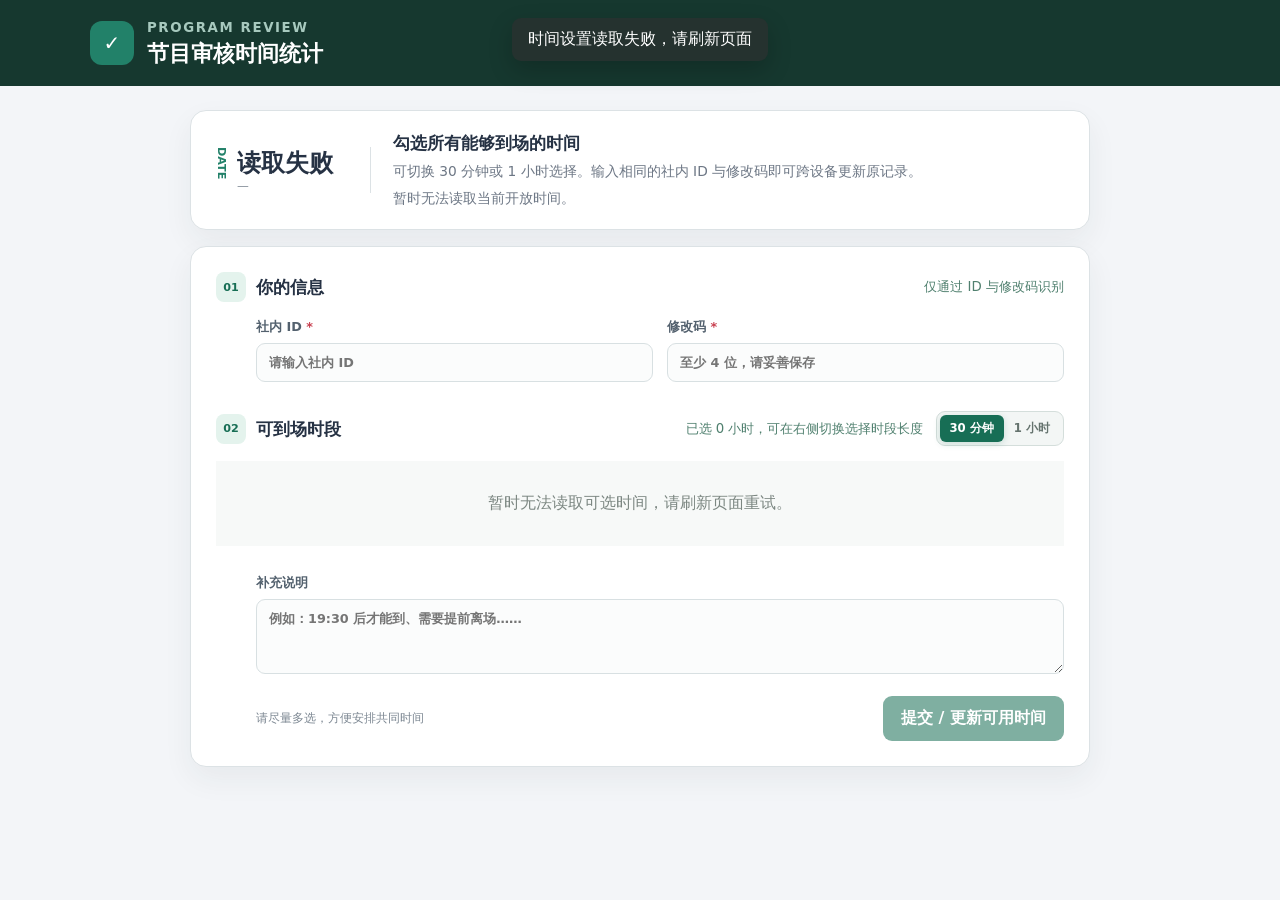
==== index.html @ 4f765e83 "Fix date header note placeholder layout" ====
<!doctype html>
<html lang="zh-CN">
<head>
  <meta charset="UTF-8">
  <meta name="viewport" content="width=device-width, initial-scale=1">
  <meta name="description" content="节目审核可到场时间统计">
  <title>节目审核时间统计</title>
  <link rel="stylesheet" href="./assets/styles.css?v=14">
  <link rel="stylesheet" href="./assets/unavailable.css?v=1">
</head>
<body data-page="form">
  <header class="topbar"><span class="logo">✓</span><div><small>PROGRAM REVIEW</small><h1>节目审核时间统计</h1></div></header>
  <main class="shell">
    <section id="success" class="notice hidden"><b>✓</b><div><strong>时间已保存</strong><p>负责人会根据整体情况另行通知审核安排。</p></div><button id="edit-again">继续修改</button></section>
    <section class="intro"><div class="date"><span id="schedule-month">DATE</span><strong id="schedule-range">读取中</strong><em id="schedule-year">—</em></div><div><h2>勾选所有能够到场的时间</h2><p>可切换 30 分钟或 1 小时选择。输入相同的社内 ID 与修改码即可跨设备更新原记录。</p><p id="schedule-detail">正在读取当前开放时间…</p></div></section>
    <section class="card">
      <div class="heading"><b>01</b><h2>你的信息</h2><small>仅通过 ID 与修改码识别</small></div>
      <div class="fields"><label>社内 ID <i>*</i><input id="name" maxlength="30" placeholder="请输入社内 ID" autocomplete="username" spellcheck="false"></label><label>修改码 <i>*</i><input id="group" type="password" minlength="4" maxlength="50" placeholder="至少 4 位，请妥善保存" autocomplete="current-password"></label></div>
      <div class="heading"><b>02</b><h2>可到场时段</h2><div class="heading-actions"><small id="selected-count">已选 0 小时，可在右侧切换选择时段长度</small><div id="form-granularity" class="view-switch" aria-label="时间粒度"><button class="active" data-minutes="30">30 分钟</button><button data-minutes="60">1 小时</button></div></div></div>
      <div class="table-scroll"><div id="picker" class="time-grid"></div></div>
      <label class="note">补充说明<textarea id="note" maxlength="200" placeholder="例如：19:30 后才能到、需要提前离场……"></textarea></label>
      <div class="submit"><p>请尽量多选，方便安排共同时间</p><button id="submit">提交 / 更新可用时间</button></div>
    </section>
  </main>
  <div id="toast" class="toast hidden"></div>
  <script src="./assets/app.js?v=15"></script>
  <script src="./assets/unavailable.js?v=3"></script>
</body>
</html>
---- assets/styles.css ----
:root{--ink:#263244;--green:#176e55;--dark:#16382f;--line:#dce2e5;--bg:#f3f5f8}*{box-sizing:border-box}body{margin:0;background:var(--bg);color:var(--ink);font-family:Inter,"PingFang SC","Microsoft YaHei",system-ui,sans-serif}.hidden{display:none!important}button,input,textarea,select{font:inherit}.topbar{min-height:82px;padding:17px max(22px,calc((100vw - 1100px)/2));display:flex;align-items:center;gap:13px;color:#fff;background:var(--dark)}.topbar h1{margin:2px 0 0;font-size:1.4rem}.topbar small{color:#a7c9be;font-weight:800;letter-spacing:.12em}.logo{width:44px;height:44px;display:grid;place-items:center;border-radius:12px;background:#228169;font-size:1.25rem;font-weight:900}.pill{margin-left:auto;padding:8px 12px;border:1px solid #487065;border-radius:99px;color:#d6eee7;font-size:.82rem}.shell{width:min(900px,calc(100% - 28px));margin:24px auto 60px}.intro,.card,.notice,.login-card,.roster{background:#fff;border:1px solid var(--line);border-radius:16px;box-shadow:0 12px 30px #2239340f}.intro{display:flex;align-items:center;gap:22px;margin-bottom:16px;padding:20px 24px}.intro h2,.heading h2,.stats-title h2{margin:0;font-size:1.08rem}.intro p,.stats-title p,.login-card p{margin:5px 0 0;color:#6d7785;font-size:.86rem;line-height:1.6}.date{min-width:156px;display:grid;grid-template-columns:auto 1fr;column-gap:9px;padding-right:20px;border-right:1px solid var(--line)}.date span{grid-row:1/3;color:#228169;font-size:.7rem;font-weight:900;writing-mode:vertical-rl}.date strong{font-size:1.5rem}.date em{color:#89929d;font-size:.74rem;font-style:normal}.card{padding:25px}.heading{display:grid;grid-template-columns:30px 1fr auto;align-items:center;gap:10px}.heading>b{height:30px;display:grid;place-items:center;border-radius:8px;color:var(--green);background:#e4f3ed;font-size:.7rem}.heading small{color:#50806f}.heading-actions{display:flex;align-items:center;gap:12px}.view-switch{display:inline-flex;padding:3px;border:1px solid #d4dedb;border-radius:9px;background:#f3f6f5}.view-switch button{border:0;border-radius:6px;padding:6px 10px;color:#65736e;background:transparent;font-size:.73rem;font-weight:750;cursor:pointer}.view-switch button.active{color:#fff;background:var(--green);box-shadow:0 2px 7px #176e5530}.fields{display:grid;grid-template-columns:1fr 1fr;gap:14px;margin:17px 0 29px 40px}label{color:#53616e;font-size:.8rem;font-weight:750}label i{color:#c83f4f;font-style:normal}input,textarea{width:100%;margin-top:7px;padding:11px 12px;border:1px solid #d8e0e2;border-radius:9px;outline:0;background:#fbfcfc;color:var(--ink)}input:focus,textarea:focus,select:focus{border-color:#55a88c;box-shadow:0 0 0 3px #55a88c2d}.table-scroll{overflow-x:auto;margin-top:15px}.time-grid{min-width:590px;display:grid;grid-template-columns:78px repeat(3,1fr);gap:2px}.corner,.date-head{height:61px;display:flex;align-items:center;padding:10px 13px;color:#66737e;background:#edf3f1;font-size:.79rem;font-weight:750}.date-head{justify-content:center;gap:7px}.date-head span{color:#228169}.grid-row{display:contents}.time-label{min-height:29px;display:flex;justify-content:flex-end;padding:3px 10px 0 0;color:#505d69;font-size:.8rem}.time-label.half{border-bottom:1px solid #dbe3e0}.time-label.hour{min-height:42px;padding-top:12px}.slot,.heat{min-height:29px;border:0;border-bottom:1px dashed #5b7d722d;display:grid;place-items:center;background:#edf5f2;cursor:pointer}.slot:hover{background:#d6ebe3}.slot.selected{color:#fff;background:#228169}.hour-slot{min-height:42px;padding:0;border:0;display:grid;grid-template-rows:1fr 1fr;overflow:hidden;background:#edf5f2;cursor:pointer}.hour-slot:hover{outline:2px solid #8fc9b5;z-index:1}.hour-half{display:grid;place-items:center;color:transparent;border-bottom:1px dashed #5b7d722d}.hour-half:last-child{border-bottom:0}.hour-half.selected{color:#fff;background:#228169}.end-label{grid-column:1;text-align:right;padding-right:10px;font-size:.8rem}.note{display:block;margin:22px 0 0 40px}.note textarea{min-height:75px;resize:vertical}.submit{display:flex;align-items:center;justify-content:space-between;gap:16px;margin:19px 0 0 40px}.submit p{color:#7c8792;font-size:.78rem}.submit button,.login-card button{border:0;border-radius:9px;padding:12px 18px;color:#fff;background:var(--green);font-weight:750;cursor:pointer}.submit button:disabled{opacity:.55}.notice{display:flex;align-items:center;gap:12px;margin-bottom:16px;padding:15px 18px;border-color:#b8ddcf;background:#effaf6}.notice>b{width:38px;height:38px;display:grid;place-items:center;border-radius:50%;color:#fff;background:#228169}.notice p{margin:2px 0 0;color:#64776f;font-size:.8rem}.notice button{margin-left:auto;border:0;color:var(--green);background:transparent;cursor:pointer}.toast{position:fixed;left:50%;top:18px;transform:translateX(-50%);z-index:5;padding:11px 16px;border-radius:9px;color:#fff;background:#25322f;box-shadow:0 9px 25px #0003}
.stats-shell{width:min(1160px,calc(100% - 28px));margin:24px auto 60px;display:grid;grid-template-columns:minmax(0,1fr) 300px;gap:16px;align-items:start}.login-card{grid-column:1/-1;max-width:560px;width:100%;margin:50px auto;padding:25px}.login-card h2{margin:0}.login-card>div{display:grid;grid-template-columns:1fr auto;gap:8px;margin-top:17px}.login-card input{margin:0}.login-card small{display:block;margin-top:8px;color:#bb3546}.stats-title{display:flex;align-items:flex-end;justify-content:space-between;gap:16px;margin-bottom:18px}.stats-controls{display:flex;align-items:flex-end;justify-content:flex-end;gap:8px;flex-wrap:wrap}.person-filter{display:grid;gap:4px;color:#71807a;font-size:.69rem}.person-filter select{min-width:150px;padding:7px 28px 7px 9px;border:1px solid var(--line);border-radius:8px;outline:0;color:var(--ink);background:#fff}.refresh-button{padding:8px 13px;border:1px solid var(--line);border-radius:8px;background:#fff;cursor:pointer}.heat{color:#44534e}.heat strong{font-size:.88rem}.heat:hover,.heat.active,.heat-segment:hover,.heat-segment.active{outline:2px solid var(--green);z-index:1}.hour-heat{min-height:42px;display:grid;grid-template-rows:1fr 1fr;gap:1px;background:#fff}.heat-segment{min-height:20px;border:0;display:grid;place-items:center;color:#44534e;cursor:pointer}.heat-segment strong{font-size:.72rem}.personal-on{color:#fff;background:#228169}.h0{background:#f0f3f3}.h1{background:#e2f1eb}.h2{background:#c9e6da}.h3{background:#aad7c4}.h4{background:#82c4aa}.h5{background:#52aa86}.roster{position:sticky;top:18px;min-height:280px;padding:22px}.roster>h2{margin:7px 0 1px}.roster>h3{margin:0;color:#65716f;font-size:.9rem}.roster-count{display:flex;align-items:baseline;gap:6px;margin:20px 0 12px;padding:14px;border-radius:10px;background:#eaf5f0}.roster-count b{color:var(--green);font-size:1.8rem}.roster-count.status b{font-size:1.05rem}.person-note{margin-top:14px;padding:11px;border-radius:9px;color:#64726d;background:#f3f6f5;font-size:.78rem;line-height:1.55}.people{display:grid;gap:8px}.person{display:flex;align-items:center;gap:9px;padding:9px;border:1px solid #e4e9e7;border-radius:9px}.avatar{width:31px;height:31px;display:grid;place-items:center;border-radius:50%;color:var(--green);background:#e5f2ed;font-weight:850}.person div{min-width:0;display:grid}.person strong{font-size:.83rem}.person small{overflow:hidden;color:#7a8582;font-size:.7rem;text-overflow:ellipsis;white-space:nowrap}.empty{min-height:230px;display:flex;align-items:center;justify-content:center;flex-direction:column;text-align:center;color:#87938f}.empty b{font-size:1.5rem}.empty h2{color:#4e5c58;font-size:1rem}.empty p{font-size:.78rem}
@media(max-width:850px){.stats-shell{grid-template-columns:1fr}.roster{position:static}.card{padding:18px}.stats-title{align-items:flex-start;flex-direction:column}.stats-controls{justify-content:flex-start}}@media(max-width:620px){.topbar{min-height:72px;padding:13px 15px}.logo{width:39px;height:39px}.topbar h1{font-size:1.05rem}.topbar small{font-size:.62rem}.pill{font-size:.7rem}.shell,.stats-shell{width:calc(100% - 18px);margin-top:9px}.intro{align-items:flex-start;flex-direction:column;padding:16px}.date{border:0}.card{padding:16px 9px}.heading{grid-template-columns:30px 1fr}.heading-actions{grid-column:1/-1;justify-content:space-between;margin-top:4px}.fields{grid-template-columns:1fr;margin-left:0}.note,.submit{margin-left:0}.submit{align-items:stretch;flex-direction:column}.submit button{width:100%}.login-card{margin:20px auto}.login-card>div{grid-template-columns:1fr}.stats-controls{display:grid;grid-template-columns:1fr auto}.person-filter{grid-column:1/-1}.person-filter select{width:100%}}

.admin-tabs{grid-column:1/-1;display:flex;gap:4px;padding:4px;border:1px solid var(--line);border-radius:12px;background:#fff;box-shadow:0 8px 22px #2239340b}
.admin-tabs button{flex:1;padding:10px 16px;border:0;border-radius:8px;color:#66736f;background:transparent;font-weight:800;cursor:pointer}
.admin-tabs button.active{color:#fff;background:var(--green)}
.records-card{grid-column:1/-1}
.records-title{display:flex;align-items:center;justify-content:space-between;gap:16px;margin-bottom:18px}
.records-title h2{margin:0;font-size:1.08rem}
.records-title p{margin:5px 0 0;color:#6d7785;font-size:.8rem}
.records-title>div:last-child{display:flex;align-items:center;gap:10px;color:#65736e;font-size:.78rem}
.records-list{display:grid;gap:12px}
.record-card{padding:16px;border:1px solid #dfe7e4;border-radius:12px;background:#fbfdfc}
.record-top{display:flex;align-items:flex-start;justify-content:space-between;gap:12px}
.record-top small{display:block;margin-bottom:3px;color:#82908b;font-size:.68rem}
.record-top strong{font-size:1.02rem;overflow-wrap:anywhere}
.code-badge{padding:5px 9px;border-radius:99px;color:#286d57;background:#e5f3ed;font-size:.7rem;font-weight:750}
.code-badge.unset{color:#95651e;background:#fff1d9}
.record-meta{display:flex;gap:15px;flex-wrap:wrap;margin-top:9px;color:#7a8582;font-size:.72rem}
.record-slots{display:flex;gap:6px;flex-wrap:wrap;margin:13px 0}
.record-slots span{padding:5px 8px;border-radius:7px;color:#28624f;background:#e9f3ef;font-size:.72rem}
.record-note{margin:9px 0;padding:9px;border-radius:8px;color:#65716d;background:#f1f4f3;font-size:.76rem}
.record-editor{display:grid;grid-template-columns:minmax(150px,1fr) minmax(180px,1fr) auto;align-items:end;gap:10px;padding-top:13px;border-top:1px solid #e4e9e7}
.record-editor input{margin-top:5px}
.record-actions{display:flex;gap:7px}
.record-actions button{padding:10px 12px;border:1px solid #cad8d3;border-radius:8px;color:var(--green);background:#fff;font-weight:750;cursor:pointer}
.record-actions .danger{border-color:#edc8cd;color:#b43143}
.records-empty{padding:50px 20px;text-align:center;color:#83908b}
@media(max-width:720px){.records-title{align-items:flex-start;flex-direction:column}.record-editor{grid-template-columns:1fr}.record-actions button{flex:1}.record-actions{width:100%}}

.code-badge{max-width:55%;font-family:ui-monospace,SFMono-Regular,Consolas,monospace;overflow-wrap:anywhere}
.hour-half.disabled,.heat-segment.disabled{background:#f5f7f7;color:transparent}
.schedule-load-error{grid-column:1/-1;padding:32px;text-align:center;color:#7c8782;background:#f7f9f8}
.schedule-card{grid-column:1/-1}
.schedule-title{display:flex;align-items:flex-start;justify-content:space-between;gap:18px;margin-bottom:20px}
.schedule-title h2{margin:0;font-size:1.08rem}
.schedule-title p{margin:5px 0 0;color:#6d7785;font-size:.8rem}
.schedule-title>span{max-width:52%;padding:7px 10px;border-radius:8px;color:#2e6554;background:#edf5f2;font-size:.75rem;font-weight:750;text-align:right}
.schedule-editor{display:grid;grid-template-columns:repeat(4,minmax(0,1fr));gap:12px}
.schedule-editor input{margin-top:7px}
.schedule-help{display:flex;align-items:center;justify-content:space-between;gap:18px;margin-top:18px;padding-top:16px;border-top:1px solid #e2e8e6}
.schedule-help p{margin:0;color:#727e79;font-size:.76rem;line-height:1.6}
.schedule-help button{flex:0 0 auto;border:0;border-radius:9px;padding:11px 16px;color:#fff;background:var(--green);font-weight:750;cursor:pointer}
.schedule-help button:disabled{opacity:.55}
@media(max-width:820px){.schedule-editor{grid-template-columns:1fr 1fr}.schedule-title{flex-direction:column}.schedule-title>span{max-width:100%;text-align:left}.schedule-help{align-items:stretch;flex-direction:column}.schedule-help button{width:100%}}
@media(max-width:520px){.schedule-editor{grid-template-columns:1fr}}

/* Wide schedules: compact columns and scroll inside the timetable card. */
.table-scroll{
  max-width:100%;
  overflow-x:auto;
  overscroll-behavior-inline:contain;
  -webkit-overflow-scrolling:touch;
  padding-bottom:7px;
  scrollbar-color:#9eb8ae #edf2f0;
  scrollbar-width:thin;
}
.table-scroll::-webkit-scrollbar{height:8px}
.table-scroll::-webkit-scrollbar-track{border-radius:99px;background:#edf2f0}
.table-scroll::-webkit-scrollbar-thumb{border-radius:99px;background:#9eb8ae}
.time-grid{
  width:100%;
  min-width:max(100%,var(--grid-min-width,400px));
  grid-template-columns:64px repeat(var(--day-count,3),minmax(112px,1fr));
}
.corner,.date-head{padding:8px;font-size:.76rem}
.corner{position:sticky;left:0;z-index:3}
.date-head{gap:5px;white-space:nowrap}
.time-label,.end-label{position:sticky;left:0;z-index:2;background:#fff}
.time-label{padding-right:8px;font-size:.76rem}
.end-label{padding-right:8px;font-size:.76rem}
@media(max-width:620px){
  .time-grid{
    grid-template-columns:64px repeat(var(--day-count,3),minmax(112px,1fr));
  }
  .corner,.date-head{padding:6px;font-size:.72rem}
  .time-label,.end-label{padding-right:6px;font-size:.72rem}
}

/* Optional administrator notes shown under each date heading. */
.corner,.date-head{height:74px}
.date-head{flex-direction:column;justify-content:center;gap:4px;min-width:0}
.date-head-main{display:flex;align-items:center;justify-content:center;gap:5px;max-width:100%;white-space:nowrap}
.date-note{display:block;max-width:100%;overflow:hidden;color:#73807c;font-size:.66rem;font-weight:650;line-height:1.25;text-overflow:ellipsis;white-space:nowrap}
.date-note.is-empty{visibility:hidden}
.date-notes-editor{margin-top:22px;padding-top:20px;border-top:1px solid #e2e8e6}
.date-notes-heading{display:flex;align-items:flex-start;justify-content:space-between;gap:14px}
.date-notes-heading h3{margin:0;font-size:.98rem}
.date-notes-heading p{margin:5px 0 0;color:#727e79;font-size:.76rem}
.date-notes-fields{display:grid;grid-template-columns:repeat(3,minmax(0,1fr));gap:10px;margin-top:15px}
.date-notes-fields label span{display:block}
.date-notes-fields input{margin-top:6px}
.date-notes-empty{grid-column:1/-1;padding:17px;border:1px dashed #d9dfdd;border-radius:9px;text-align:center;color:#87908d;font-size:.78rem}
.date-notes-actions{display:flex;align-items:center;justify-content:space-between;gap:16px;margin-top:14px}
.date-notes-actions p{margin:0;color:#727e79;font-size:.75rem;line-height:1.6}
.date-notes-actions button{flex:0 0 auto;border:0;border-radius:9px;padding:11px 16px;color:#fff;background:var(--green);font-weight:750;cursor:pointer}
.date-notes-actions button:disabled{opacity:.55}
@media(max-width:820px){.date-notes-fields{grid-template-columns:1fr 1fr}}
@media(max-width:560px){.date-notes-fields{grid-template-columns:1fr}.date-notes-actions{align-items:stretch;flex-direction:column}.date-notes-actions button{width:100%}}
---- assets/unavailable.css ----
.slot.unavailable,.hour-slot.unavailable,.hour-half.unavailable,.heat.unavailable,.heat-segment.unavailable{
  background:#e6e8e8!important;color:#929a97!important;cursor:not-allowed!important
}
.slot.unavailable,.heat.unavailable,.heat-segment.unavailable{font-weight:800}
.hour-slot.unavailable:hover{outline:0}
.unavailable-editor{margin-top:22px;padding-top:20px;border-top:1px solid #e2e8e6}
.unavailable-heading{display:flex;align-items:flex-start;justify-content:space-between;gap:14px}
.unavailable-heading h3{margin:0;font-size:.98rem}
.unavailable-heading p{margin:5px 0 0;color:#727e79;font-size:.76rem}
.unavailable-heading>span{padding:5px 9px;border-radius:99px;background:#eef2f1;color:#65716d;font-size:.72rem;font-weight:750}
.unavailable-builder{display:grid;grid-template-columns:1.1fr 1fr 1fr 1fr auto;align-items:end;gap:10px;margin-top:15px}
.unavailable-builder>button,.unavailable-actions>button{border:0;border-radius:9px;padding:11px 14px;color:#fff;background:var(--green);font-weight:750;cursor:pointer}
.blocked-all-day{display:grid;gap:7px}
.check-line{min-height:43px;display:flex;align-items:center;gap:8px;padding:9px 11px;border:1px solid #d8e0e2;border-radius:9px;background:#fbfcfc}
.check-line input{width:auto;margin:0}
.unavailable-rules{display:grid;gap:8px;margin-top:14px}
.unavailable-empty{padding:17px;border:1px dashed #d9dfdd;border-radius:9px;text-align:center;color:#87908d;font-size:.78rem}
.unavailable-rule{display:flex;align-items:center;justify-content:space-between;gap:12px;padding:10px 12px;border:1px solid #dfe5e3;border-radius:9px;background:#fafcfc}
.unavailable-rule>div{display:flex;align-items:baseline;gap:10px;flex-wrap:wrap}
.unavailable-rule strong{font-size:.82rem}
.unavailable-rule span{color:#6f7a76;font-size:.75rem}
.unavailable-rule button{border:1px solid #e5c8cc;border-radius:7px;padding:6px 9px;color:#ac3443;background:#fff;cursor:pointer}
.unavailable-actions{display:flex;align-items:center;justify-content:space-between;gap:16px;margin-top:14px}
.unavailable-actions p{margin:0;color:#727e79;font-size:.75rem;line-height:1.6}
.unavailable-actions button:disabled{opacity:.55}
@media(max-width:900px){.unavailable-builder{grid-template-columns:1fr 1fr}.unavailable-builder>button{grid-column:1/-1}}
@media(max-width:560px){.unavailable-builder{grid-template-columns:1fr}.unavailable-builder>button{grid-column:auto}.unavailable-actions{align-items:stretch;flex-direction:column}.unavailable-actions>button{width:100%}}
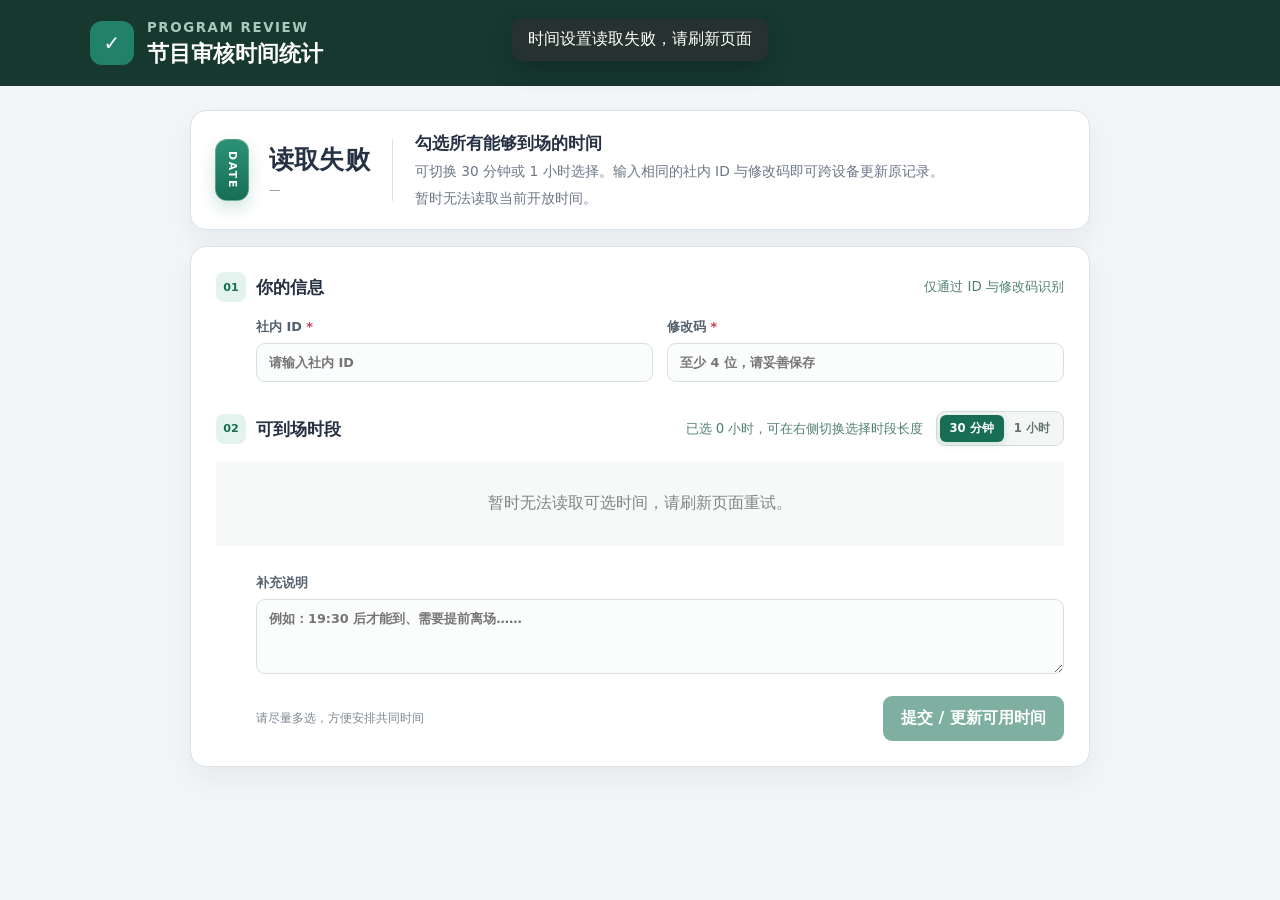
==== commit c3b79fcf: "Polish month badge and add editable form intro" ====
--- a/index.html
+++ b/index.html
@@ -5,7 +5,7 @@
   <meta name="viewport" content="width=device-width, initial-scale=1">
   <meta name="description" content="节目审核可到场时间统计">
   <title>节目审核时间统计</title>
-  <link rel="stylesheet" href="./assets/styles.css?v=14">
+  <link rel="stylesheet" href="./assets/styles.css?v=15">
   <link rel="stylesheet" href="./assets/unavailable.css?v=1">
 </head>
 <body data-page="form">
@@ -23,7 +23,7 @@
     </section>
   </main>
   <div id="toast" class="toast hidden"></div>
-  <script src="./assets/app.js?v=15"></script>
+  <script src="./assets/app.js?v=16"></script>
   <script src="./assets/unavailable.js?v=3"></script>
 </body>
 </html>
--- a/assets/styles.css
+++ b/assets/styles.css
@@ -98,3 +98,18 @@
 .date-notes-actions button:disabled{opacity:.55}
 @media(max-width:820px){.date-notes-fields{grid-template-columns:1fr 1fr}}
 @media(max-width:560px){.date-notes-fields{grid-template-columns:1fr}.date-notes-actions{align-items:stretch;flex-direction:column}.date-notes-actions button{width:100%}}
+
+/* Polished month badge in the form intro. */
+.date{min-width:172px;grid-template-columns:42px 1fr;align-items:center;column-gap:12px;padding-right:22px}
+.date span{width:34px;height:62px;display:grid;place-items:center;border:1px solid #ffffff45;border-radius:12px;color:#fff;background:linear-gradient(180deg,#2a9276,#176e55);box-shadow:0 7px 16px #176e5530;font-size:.68rem;letter-spacing:.15em;line-height:1;text-orientation:mixed}
+.date strong{font-size:1.55rem;letter-spacing:.01em}
+
+.intro-text-editor{margin-top:22px;padding-top:20px;border-top:1px solid #e2e8e6}
+.intro-text-editor h3{margin:0;font-size:.98rem}
+.intro-text-editor>div>p{margin:5px 0 14px;color:#727e79;font-size:.76rem}
+.intro-text-editor>label{display:block}
+.intro-text-actions{display:flex;align-items:center;justify-content:space-between;gap:16px;margin-top:14px}
+.intro-text-actions p{margin:0;color:#727e79;font-size:.75rem;line-height:1.6}
+.intro-text-actions button{flex:0 0 auto;border:0;border-radius:9px;padding:11px 16px;color:#fff;background:var(--green);font-weight:750;cursor:pointer}
+.intro-text-actions button:disabled{opacity:.55}
+@media(max-width:620px){.date{min-width:0;padding-right:0}.intro-text-actions{align-items:stretch;flex-direction:column}.intro-text-actions button{width:100%}}
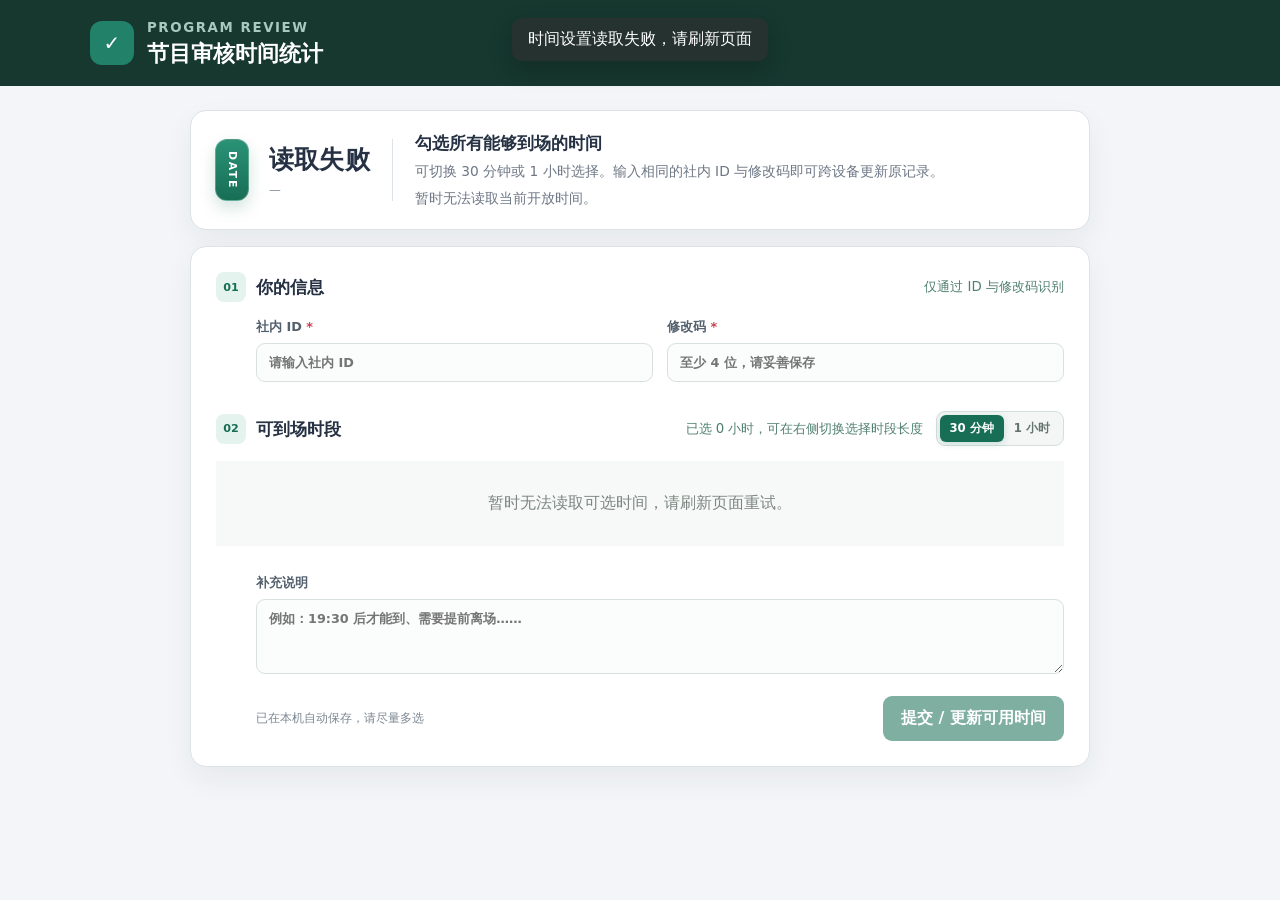
==== commit 28b52690: "Persist form draft across page refreshes" ====
--- a/index.html
+++ b/index.html
@@ -19,11 +19,11 @@
       <div class="heading"><b>02</b><h2>可到场时段</h2><div class="heading-actions"><small id="selected-count">已选 0 小时，可在右侧切换选择时段长度</small><div id="form-granularity" class="view-switch" aria-label="时间粒度"><button class="active" data-minutes="30">30 分钟</button><button data-minutes="60">1 小时</button></div></div></div>
       <div class="table-scroll"><div id="picker" class="time-grid"></div></div>
       <label class="note">补充说明<textarea id="note" maxlength="200" placeholder="例如：19:30 后才能到、需要提前离场……"></textarea></label>
-      <div class="submit"><p>请尽量多选，方便安排共同时间</p><button id="submit">提交 / 更新可用时间</button></div>
+      <div class="submit"><p>已在本机自动保存，请尽量多选</p><button id="submit">提交 / 更新可用时间</button></div>
     </section>
   </main>
   <div id="toast" class="toast hidden"></div>
-  <script src="./assets/app.js?v=16"></script>
+  <script src="./assets/app.js?v=17"></script>
   <script src="./assets/unavailable.js?v=3"></script>
 </body>
 </html>
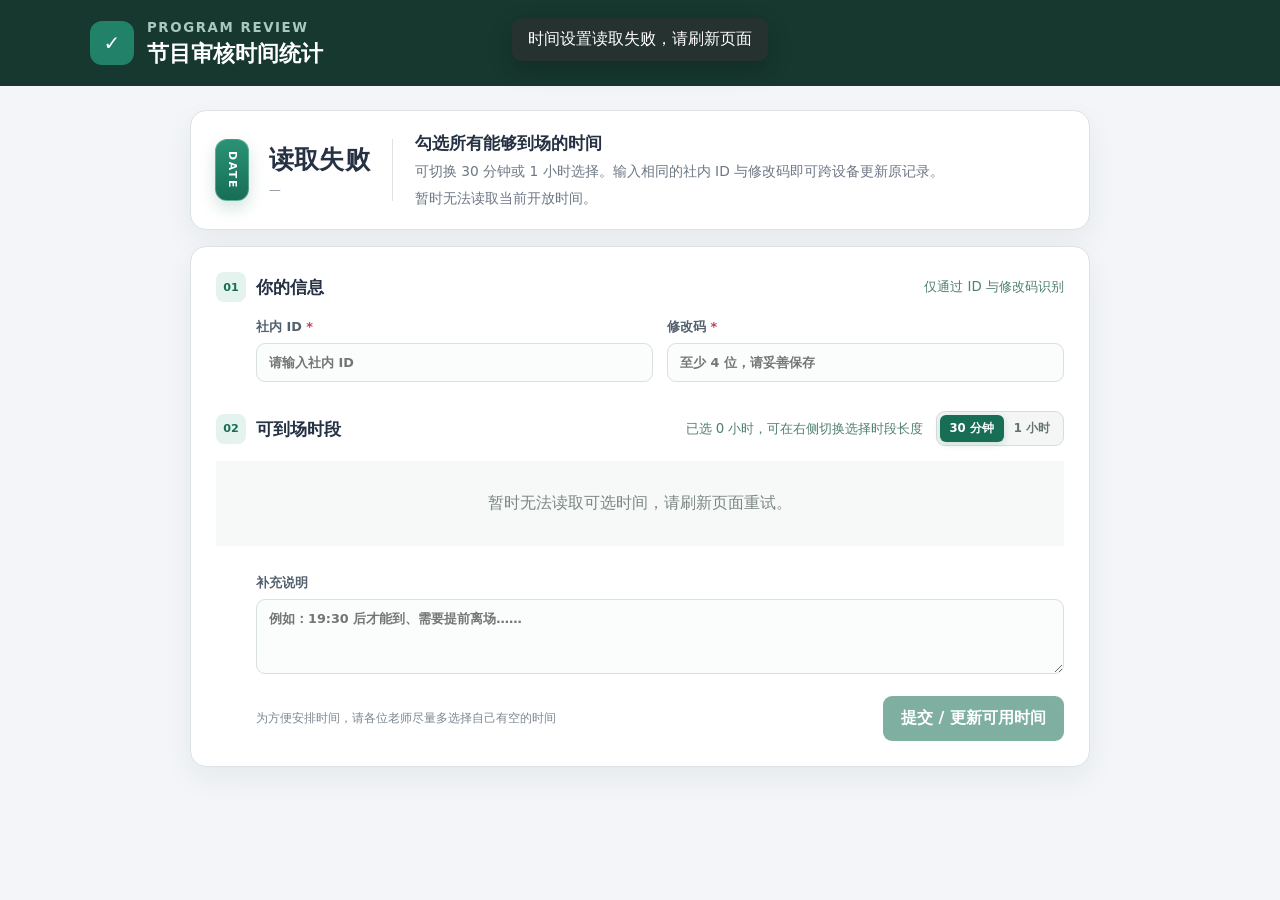
==== commit 665acde1: "Update form guidance and add bulk record deletion" ====
--- a/index.html
+++ b/index.html
@@ -5,7 +5,7 @@
   <meta name="viewport" content="width=device-width, initial-scale=1">
   <meta name="description" content="节目审核可到场时间统计">
   <title>节目审核时间统计</title>
-  <link rel="stylesheet" href="./assets/styles.css?v=15">
+  <link rel="stylesheet" href="./assets/styles.css?v=17">
   <link rel="stylesheet" href="./assets/unavailable.css?v=1">
 </head>
 <body data-page="form">
@@ -13,17 +13,18 @@
   <main class="shell">
     <section id="success" class="notice hidden"><b>✓</b><div><strong>时间已保存</strong><p>负责人会根据整体情况另行通知审核安排。</p></div><button id="edit-again">继续修改</button></section>
     <section class="intro"><div class="date"><span id="schedule-month">DATE</span><strong id="schedule-range">读取中</strong><em id="schedule-year">—</em></div><div><h2>勾选所有能够到场的时间</h2><p>可切换 30 分钟或 1 小时选择。输入相同的社内 ID 与修改码即可跨设备更新原记录。</p><p id="schedule-detail">正在读取当前开放时间…</p></div></section>
+    <section id="pause-notice" class="pause-notice hidden"><b>暂停填写</b><span id="pause-notice-message">问卷暂时停止接收提交。</span></section>
     <section class="card">
       <div class="heading"><b>01</b><h2>你的信息</h2><small>仅通过 ID 与修改码识别</small></div>
       <div class="fields"><label>社内 ID <i>*</i><input id="name" maxlength="30" placeholder="请输入社内 ID" autocomplete="username" spellcheck="false"></label><label>修改码 <i>*</i><input id="group" type="password" minlength="4" maxlength="50" placeholder="至少 4 位，请妥善保存" autocomplete="current-password"></label></div>
       <div class="heading"><b>02</b><h2>可到场时段</h2><div class="heading-actions"><small id="selected-count">已选 0 小时，可在右侧切换选择时段长度</small><div id="form-granularity" class="view-switch" aria-label="时间粒度"><button class="active" data-minutes="30">30 分钟</button><button data-minutes="60">1 小时</button></div></div></div>
       <div class="table-scroll"><div id="picker" class="time-grid"></div></div>
       <label class="note">补充说明<textarea id="note" maxlength="200" placeholder="例如：19:30 后才能到、需要提前离场……"></textarea></label>
-      <div class="submit"><p>已在本机自动保存，请尽量多选</p><button id="submit">提交 / 更新可用时间</button></div>
+      <div class="submit"><p>为方便安排时间，请各位老师尽量多选择自己有空的时间</p><button id="submit">提交 / 更新可用时间</button></div>
     </section>
   </main>
   <div id="toast" class="toast hidden"></div>
-  <script src="./assets/app.js?v=17"></script>
+  <script src="./assets/app.js?v=19"></script>
   <script src="./assets/unavailable.js?v=3"></script>
 </body>
 </html>
--- a/assets/styles.css
+++ b/assets/styles.css
@@ -9,7 +9,10 @@
 .records-title{display:flex;align-items:center;justify-content:space-between;gap:16px;margin-bottom:18px}
 .records-title h2{margin:0;font-size:1.08rem}
 .records-title p{margin:5px 0 0;color:#6d7785;font-size:.8rem}
-.records-title>div:last-child{display:flex;align-items:center;gap:10px;color:#65736e;font-size:.78rem}
+.records-title>div:last-child{display:flex;align-items:center;flex-wrap:wrap;gap:10px;color:#65736e;font-size:.78rem}
+.danger-button{border:1px solid #e4b7bd;border-radius:8px;padding:8px 11px;color:#a92e3f;background:#fff4f5;font-weight:750;cursor:pointer}
+.danger-button:hover{border-color:#cf7f89;background:#fde9ec}
+.danger-button:disabled{cursor:not-allowed;opacity:.5}
 .records-list{display:grid;gap:12px}
 .record-card{padding:16px;border:1px solid #dfe7e4;border-radius:12px;background:#fbfdfc}
 .record-top{display:flex;align-items:flex-start;justify-content:space-between;gap:12px}
@@ -113,3 +116,21 @@
 .intro-text-actions button{flex:0 0 auto;border:0;border-radius:9px;padding:11px 16px;color:#fff;background:var(--green);font-weight:750;cursor:pointer}
 .intro-text-actions button:disabled{opacity:.55}
 @media(max-width:620px){.date{min-width:0;padding-right:0}.intro-text-actions{align-items:stretch;flex-direction:column}.intro-text-actions button{width:100%}}
+
+.pause-notice{display:flex;align-items:center;gap:12px;margin-bottom:16px;padding:14px 18px;border:1px solid #edc5a8;border-radius:13px;color:#7a4526;background:#fff7f0;box-shadow:0 8px 22px #7a45260c}
+.pause-notice b{flex:0 0 auto;padding:5px 9px;border-radius:7px;color:#fff;background:#c66d36;font-size:.76rem}
+.pause-notice span{font-size:.86rem;line-height:1.55}
+.pause-editor{margin-bottom:20px;padding:17px;border:1px solid #d9e3df;border-radius:12px;background:#f8fbfa}
+.pause-editor-heading{display:flex;align-items:flex-start;justify-content:space-between;gap:14px;margin-bottom:14px}
+.pause-editor-heading h3{margin:0;font-size:.98rem}
+.pause-editor-heading p{margin:5px 0 0;color:#727e79;font-size:.76rem;line-height:1.55}
+.pause-editor-heading>span{flex:0 0 auto;padding:5px 9px;border-radius:99px;color:#176e55;background:#dff1ea;font-size:.72rem;font-weight:800}
+.pause-editor-heading>span.paused{color:#a45128;background:#f8e4d7}
+.pause-toggle{display:flex;align-items:center;gap:9px;margin-bottom:13px;color:#34443f;font-size:.86rem}
+.pause-toggle input{width:18px;height:18px;margin:0;accent-color:#c66d36}
+.pause-editor>label:not(.pause-toggle){display:block}
+.pause-editor-actions{display:flex;align-items:center;justify-content:space-between;gap:16px;margin-top:13px}
+.pause-editor-actions p{margin:0;color:#727e79;font-size:.75rem}
+.pause-editor-actions button{flex:0 0 auto;border:0;border-radius:9px;padding:11px 16px;color:#fff;background:var(--green);font-weight:750;cursor:pointer}
+.pause-editor-actions button:disabled{opacity:.55}
+@media(max-width:620px){.pause-notice{align-items:flex-start}.pause-editor-actions{align-items:stretch;flex-direction:column}.pause-editor-actions button{width:100%}}
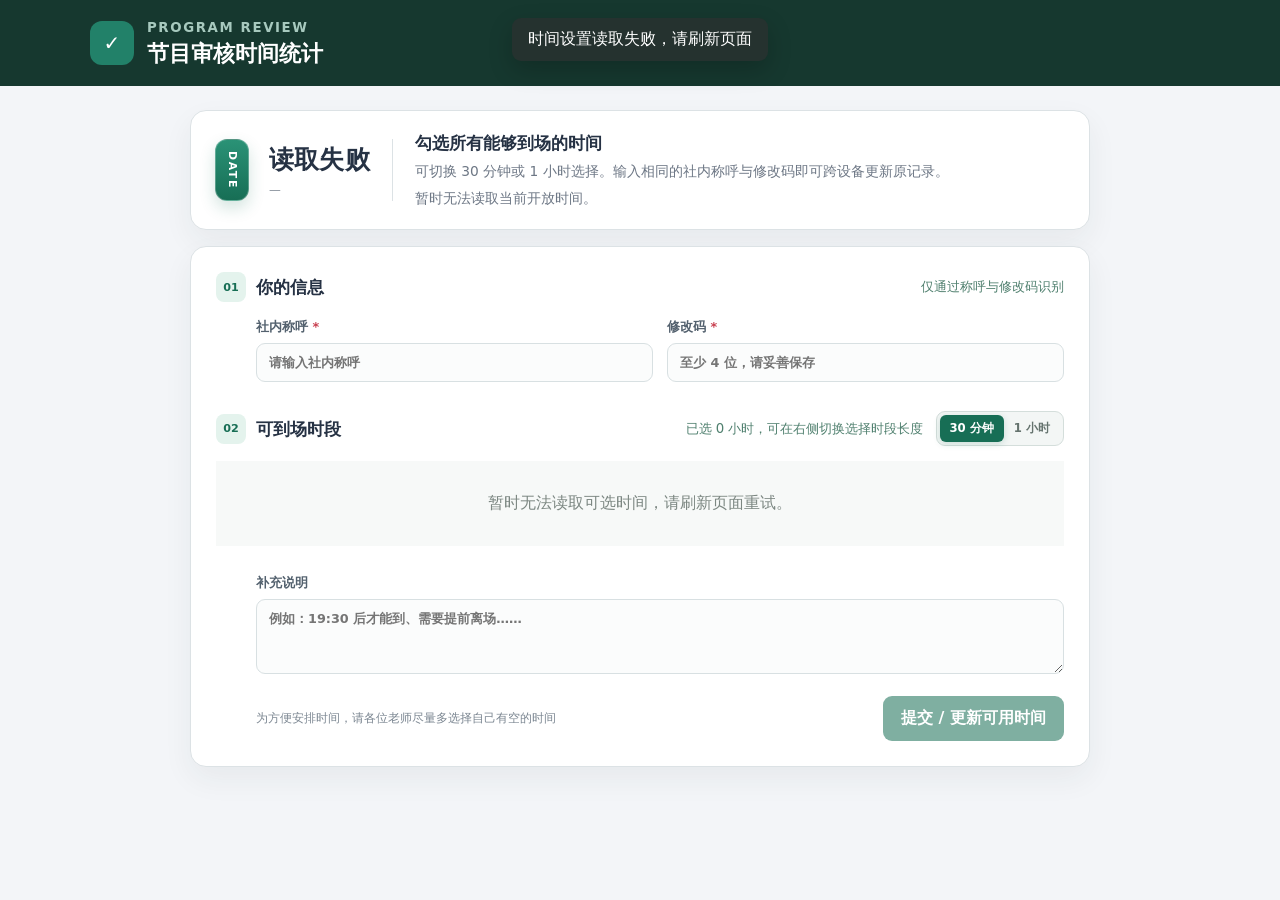
==== commit cf234dac: "Rename internal ID labels to internal name" ====
--- a/index.html
+++ b/index.html
@@ -12,11 +12,11 @@
   <header class="topbar"><span class="logo">✓</span><div><small>PROGRAM REVIEW</small><h1>节目审核时间统计</h1></div></header>
   <main class="shell">
     <section id="success" class="notice hidden"><b>✓</b><div><strong>时间已保存</strong><p>负责人会根据整体情况另行通知审核安排。</p></div><button id="edit-again">继续修改</button></section>
-    <section class="intro"><div class="date"><span id="schedule-month">DATE</span><strong id="schedule-range">读取中</strong><em id="schedule-year">—</em></div><div><h2>勾选所有能够到场的时间</h2><p>可切换 30 分钟或 1 小时选择。输入相同的社内 ID 与修改码即可跨设备更新原记录。</p><p id="schedule-detail">正在读取当前开放时间…</p></div></section>
+    <section class="intro"><div class="date"><span id="schedule-month">DATE</span><strong id="schedule-range">读取中</strong><em id="schedule-year">—</em></div><div><h2>勾选所有能够到场的时间</h2><p>可切换 30 分钟或 1 小时选择。输入相同的社内称呼与修改码即可跨设备更新原记录。</p><p id="schedule-detail">正在读取当前开放时间…</p></div></section>
     <section id="pause-notice" class="pause-notice hidden"><b>暂停填写</b><span id="pause-notice-message">问卷暂时停止接收提交。</span></section>
     <section class="card">
-      <div class="heading"><b>01</b><h2>你的信息</h2><small>仅通过 ID 与修改码识别</small></div>
-      <div class="fields"><label>社内 ID <i>*</i><input id="name" maxlength="30" placeholder="请输入社内 ID" autocomplete="username" spellcheck="false"></label><label>修改码 <i>*</i><input id="group" type="password" minlength="4" maxlength="50" placeholder="至少 4 位，请妥善保存" autocomplete="current-password"></label></div>
+      <div class="heading"><b>01</b><h2>你的信息</h2><small>仅通过称呼与修改码识别</small></div>
+      <div class="fields"><label>社内称呼 <i>*</i><input id="name" maxlength="30" placeholder="请输入社内称呼" autocomplete="username" spellcheck="false"></label><label>修改码 <i>*</i><input id="group" type="password" minlength="4" maxlength="50" placeholder="至少 4 位，请妥善保存" autocomplete="current-password"></label></div>
       <div class="heading"><b>02</b><h2>可到场时段</h2><div class="heading-actions"><small id="selected-count">已选 0 小时，可在右侧切换选择时段长度</small><div id="form-granularity" class="view-switch" aria-label="时间粒度"><button class="active" data-minutes="30">30 分钟</button><button data-minutes="60">1 小时</button></div></div></div>
       <div class="table-scroll"><div id="picker" class="time-grid"></div></div>
       <label class="note">补充说明<textarea id="note" maxlength="200" placeholder="例如：19:30 后才能到、需要提前离场……"></textarea></label>
@@ -24,7 +24,7 @@
     </section>
   </main>
   <div id="toast" class="toast hidden"></div>
-  <script src="./assets/app.js?v=19"></script>
+  <script src="./assets/app.js?v=20"></script>
   <script src="./assets/unavailable.js?v=3"></script>
 </body>
 </html>
